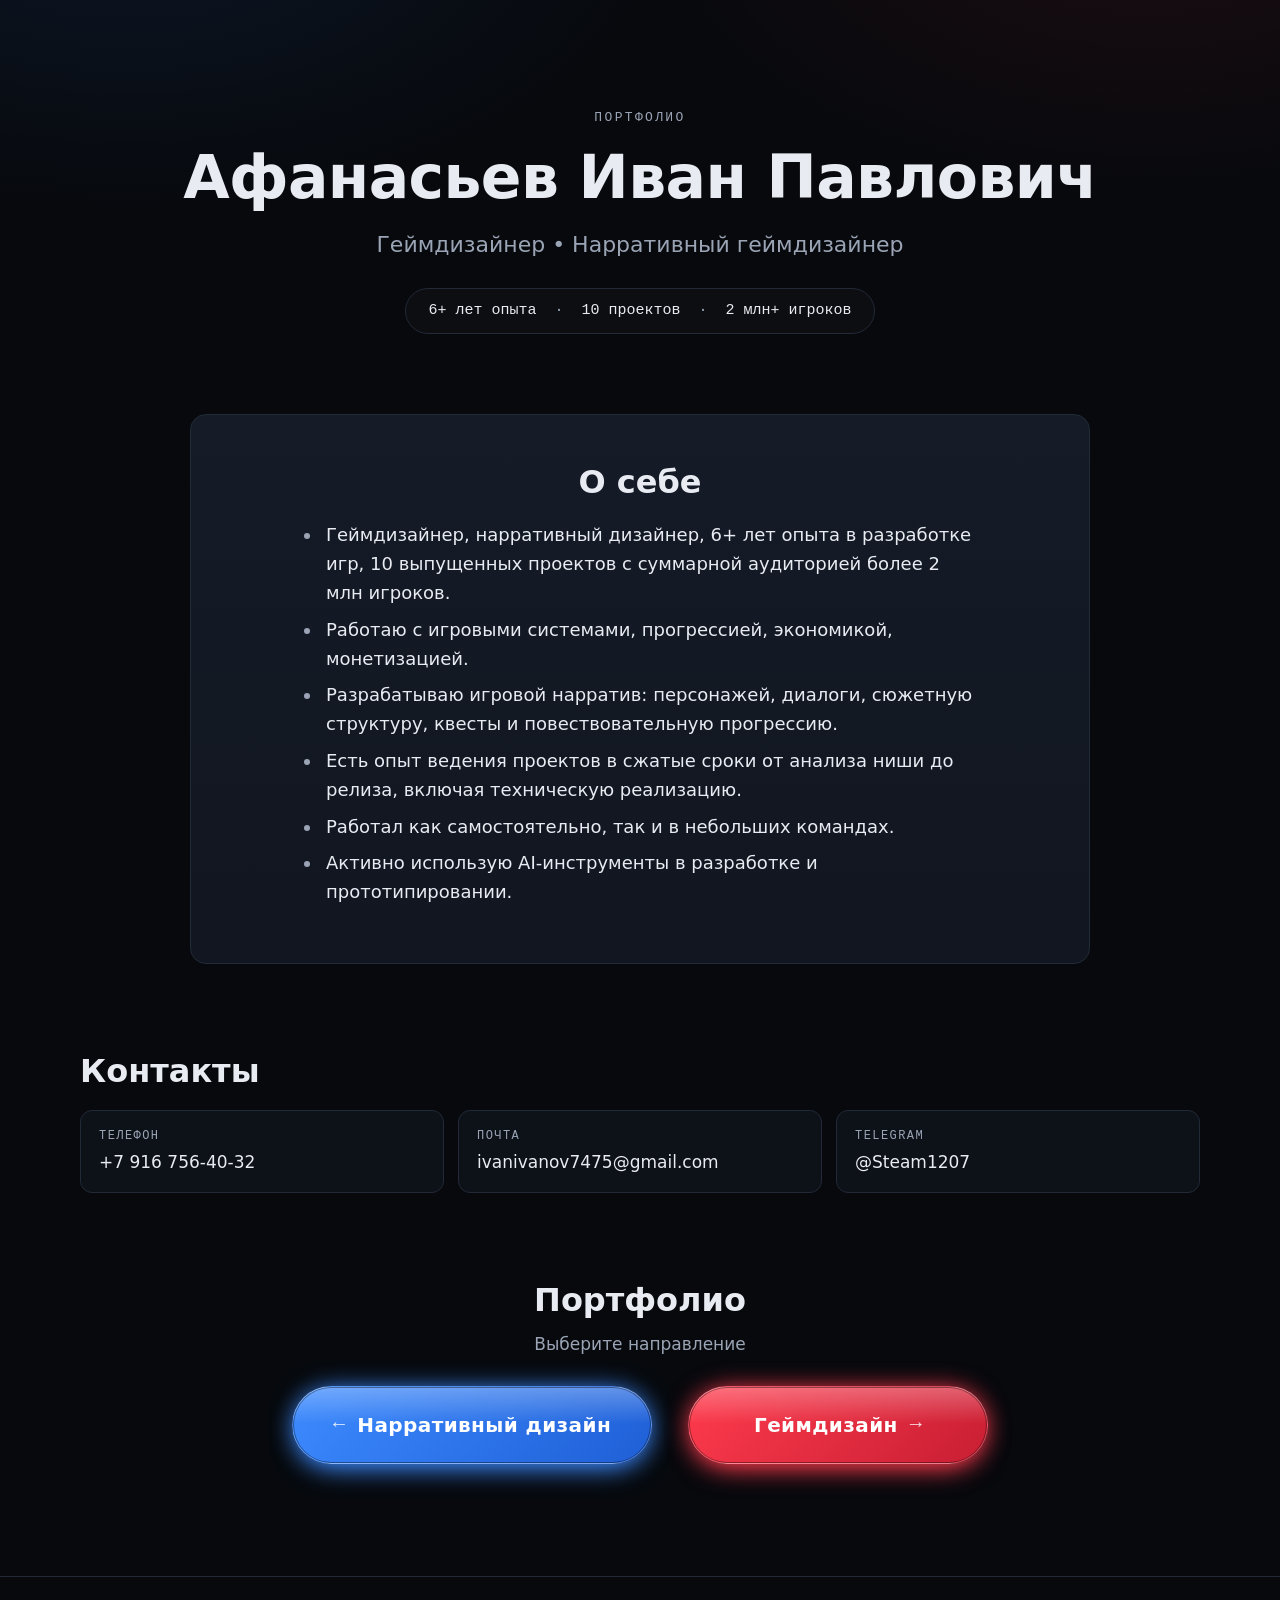
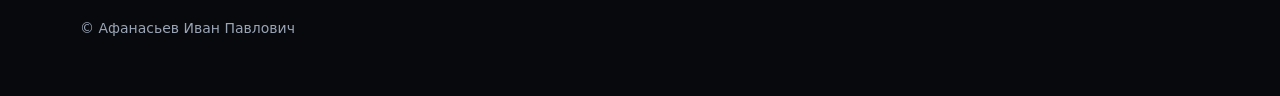
==== index.html @ 7bf0e784 "Add files via upload" ====
<!DOCTYPE html>
<html lang="ru">
<head>
  <meta charset="utf-8">
  <meta name="viewport" content="width=device-width, initial-scale=1">
  <meta name="robots" content="noindex, nofollow">
  <title>Афанасьев Иван Павлович — геймдизайнер, нарративный геймдизайнер</title>
  <meta name="description" content="Портфолио: геймдизайн и нарративный дизайн.">
  <link rel="icon" href="assets/favicon.svg" type="image/svg+xml">
  <link rel="stylesheet" href="styles.css">
</head>
<body>

  <header class="hero">
    <div class="wrap">
      <p class="eyebrow">Портфолио</p>
      <h1>Афанасьев Иван Павлович</h1>
      <p class="subtitle">Геймдизайнер • Нарративный геймдизайнер</p>
      <p class="stats">
        <span>6+ лет опыта</span><span class="dot">·</span>
        <span>10 проектов</span><span class="dot">·</span>
        <span>2 млн+ игроков</span>
      </p>
    </div>
  </header>

  <main>
    <section class="about" id="about">
      <div class="wrap">
        <div class="panel">
          <h2>О себе</h2>
          <!-- ТЕКСТ «О СЕБЕ» -->
          <ul class="about-list">
            <li>Геймдизайнер, нарративный дизайнер, 6+ лет опыта в разработке игр, 10 выпущенных проектов с суммарной аудиторией более 2 млн игроков.</li>
            <li>Работаю с игровыми системами, прогрессией, экономикой, монетизацией.</li>
            <li>Разрабатываю игровой нарратив: персонажей, диалоги, сюжетную структуру, квесты и повествовательную прогрессию.</li>
            <li>Есть опыт ведения проектов в сжатые сроки от анализа ниши до релиза, включая техническую реализацию.</li>
            <li>Работал как самостоятельно, так и в небольших командах.</li>
            <li>Активно использую AI-инструменты в разработке и прототипировании.</li>
          </ul>
        </div>
      </div>
    </section>

    <section id="contacts">
      <div class="wrap">
        <h2>Контакты</h2>
        <ul class="contacts">
          <!-- Клик по контакту копирует значение из data-copy в буфер обмена (см. script.js) -->
          <li><button class="contact" type="button" data-copy="+7 916 756-40-32"><span class="label">Телефон</span><span class="value">+7 916 756-40-32</span><span class="corner hint" aria-hidden="true">Скопировать</span><span class="corner copied" aria-hidden="true">Скопировано</span></button></li>
          <li><button class="contact" type="button" data-copy="ivanivanov7475@gmail.com"><span class="label">Почта</span><span class="value">ivanivanov7475@gmail.com</span><span class="corner hint" aria-hidden="true">Скопировать</span><span class="corner copied" aria-hidden="true">Скопировано</span></button></li>
          <li><button class="contact" type="button" data-copy="@Steam1207"><span class="label">Telegram</span><span class="value">@Steam1207</span><span class="corner hint" aria-hidden="true">Скопировать</span><span class="corner copied" aria-hidden="true">Скопировано</span></button></li>
        </ul>
      </div>
    </section>

    <section class="choice" id="choose">
      <div class="wrap">
        <h2>Портфолио</h2>
        <p class="hint">Выберите направление</p>
        <div class="pills">
          <a class="pill pill--blue" href="narrative.html"><span class="arrow">←</span> Нарративный дизайн</a>
          <a class="pill pill--red" href="gamedesign.html">Геймдизайн <span class="arrow">→</span></a>
        </div>
      </div>
    </section>
  </main>

  <footer class="foot">
    <div class="wrap">
      <span>© Афанасьев Иван Павлович</span>
    </div>
  </footer>

  <div class="toast" id="toast" role="status" aria-live="polite"></div>
  <script src="script.js"></script>
</body>
</html>
---- styles.css ----
/* ============================================================
   Портфолио Ивана Афанасьева — общие стили
   Цвета: --blue (нарративный дизайн), --red (геймдизайн)
   ============================================================ */

:root {
  --bg: #07090d;
  --bg-2: #0d1118;
  --card: #111620;
  --card-2: #151b27;
  --line: #222a38;
  --text: #e8ebf1;
  --muted: #9aa4b5;
  --blue: #3d8bff;
  --blue-2: #1f5fd6;
  --red: #ff3b4d;
  --red-2: #c81e33;
  --accent: #c9d1de;
  --accent-2: #8b95a7;
  --radius: 16px;
  --font: "Inter", "Segoe UI", system-ui, -apple-system, Roboto, "Helvetica Neue", Arial, sans-serif;
  --mono: "JetBrains Mono", Consolas, "Cascadia Mono", "SFMono-Regular", Menlo, monospace;
}

.theme-blue { --accent: var(--blue); --accent-2: var(--blue-2); }
.theme-red  { --accent: var(--red);  --accent-2: var(--red-2); }

*, *::before, *::after { box-sizing: border-box; }

html { scroll-behavior: smooth; }

body {
  margin: 0;
  background:
    radial-gradient(900px 500px at 10% -10%, rgba(61, 139, 255, .10), transparent 60%),
    radial-gradient(900px 500px at 90% -10%, rgba(255, 59, 77, .08), transparent 60%),
    var(--bg);
  background-attachment: fixed;
  color: var(--text);
  font-family: var(--font);
  font-size: 17px;
  line-height: 1.6;
  -webkit-font-smoothing: antialiased;
}
.theme-blue { background: radial-gradient(1000px 520px at 50% -12%, rgba(61, 139, 255, .16), transparent 65%), var(--bg); background-attachment: fixed; }
.theme-red  { background: radial-gradient(1000px 520px at 50% -12%, rgba(255, 59, 77, .14), transparent 65%), var(--bg); background-attachment: fixed; }

a { color: var(--accent); text-underline-offset: 3px; }
a:hover { color: #fff; }
a:focus-visible, button:focus-visible, summary:focus-visible {
  outline: 2px solid var(--accent);
  outline-offset: 3px;
  border-radius: 8px;
}

.wrap { width: min(1120px, 100% - 40px); margin-inline: auto; }

.eyebrow {
  font-family: var(--mono);
  font-size: 13px;
  letter-spacing: .18em;
  text-transform: uppercase;
  color: var(--muted);
  margin: 0 0 12px;
}

h1, h2, h3 { line-height: 1.2; margin: 0; }
h2 { font-size: clamp(24px, 3.2vw, 32px); margin-bottom: 20px; }
h3 { font-size: 20px; }

section { padding: 44px 0; }

/* ---------- Главная ---------- */

.hero { padding: clamp(64px, 12vh, 120px) 0 36px; text-align: center; }
.hero h1 {
  font-size: clamp(32px, 6vw, 60px);
  letter-spacing: -.01em;
  font-weight: 800;
}
.hero .subtitle {
  margin: 14px 0 0;
  font-size: clamp(17px, 2.4vw, 22px);
  color: var(--muted);
}
.stats {
  display: inline-flex;
  flex-wrap: wrap;
  justify-content: center;
  gap: 8px 18px;
  margin: 26px 0 0;
  padding: 10px 22px;
  border: 1px solid var(--line);
  border-radius: 999px;
  background: rgba(255, 255, 255, .02);
  font-family: var(--mono);
  font-size: 15px;
  color: var(--text);
}
.stats .dot { color: var(--muted); }

.panel {
  background: linear-gradient(180deg, var(--card-2), var(--card));
  border: 1px solid var(--line);
  border-radius: var(--radius);
  padding: clamp(22px, 4vw, 36px);
}
.about .panel { max-width: 900px; margin-inline: auto; padding: clamp(24px, 5vw, 48px) clamp(20px, 5vw, 56px); }
.about h2 { text-align: center; }
.about-list { max-width: 680px; margin: 0 auto; padding: 0 0 0 22px; font-size: 18px; line-height: 1.6; text-align: left; }
.about-list li { margin: 8px 0; padding-left: 4px; }
.about-list li::marker { color: var(--muted); }

.contacts { display: grid; grid-template-columns: repeat(3, 1fr); gap: 14px; margin: 0; padding: 0; list-style: none; }
.contact {
  position: relative;
  width: 100%;
  display: flex; flex-direction: column; gap: 2px;
  padding: 16px 18px;
  font: inherit; text-align: left; cursor: pointer;
  border: 1px solid var(--line);
  border-radius: 12px;
  background: var(--bg-2);
  text-decoration: none;
  color: var(--text);
  transition: border-color .2s, transform .2s;
}
.contact:hover { border-color: #3a4558; transform: translateY(-1px); color: #fff; }
.contact .label { font-family: var(--mono); font-size: 12px; letter-spacing: .12em; text-transform: uppercase; color: var(--muted); }
.contact .value { font-size: 17px; word-break: break-word; }
.contact .corner {
  position: absolute; top: 12px; right: 14px;
  font-family: var(--mono); font-size: 11px; letter-spacing: .08em; text-transform: uppercase;
  opacity: 0; transform: translateY(-3px); transition: opacity .2s, transform .2s;
  pointer-events: none;
}
.contact .hint { color: var(--muted); }
.contact .copied { color: #7ee2a8; }
.contact:focus-visible .hint { opacity: 1; transform: none; }
@media (hover: hover) {
  .contact:hover .hint { opacity: 1; transform: none; }
}
.contact.is-copied { border-color: #2f7d55; }
.contact.is-copied .hint { opacity: 0; }
.contact.is-copied .copied { opacity: 1; transform: none; }
.contact:focus-visible { outline: 2px solid #9aa4b5; outline-offset: 3px; }

.toast {
  position: fixed; left: 50%; bottom: 28px; z-index: 50;
  transform: translate(-50%, 12px);
  max-width: calc(100% - 32px);
  padding: 10px 18px;
  border-radius: 999px;
  border: 1px solid #2f7d55;
  background: rgba(13, 24, 19, .95);
  color: #d9f7e6; font-size: 15px;
  box-shadow: 0 10px 30px -10px rgba(0, 0, 0, .8);
  opacity: 0; pointer-events: none;
  transition: opacity .2s, transform .2s;
}
.toast.is-visible { opacity: 1; transform: translate(-50%, 0); }

/* ---------- Таблетки (Matrix: синяя / красная) ---------- */

.choice { text-align: center; padding-bottom: 88px; }
.choice .hint { color: var(--muted); margin: -8px 0 28px; }
.pills { display: flex; flex-wrap: wrap; justify-content: center; gap: 22px 36px; }

.pill {
  --c: var(--blue); --c2: var(--blue-2);
  position: relative;
  display: inline-flex; align-items: center; justify-content: center; gap: 12px;
  min-width: 300px;
  padding: 22px 40px;
  border-radius: 999px;
  font-size: 20px; font-weight: 700; letter-spacing: .02em;
  color: #fff; text-decoration: none;
  background:
    linear-gradient(180deg, rgba(255, 255, 255, .28), rgba(255, 255, 255, 0) 48%),
    linear-gradient(135deg, var(--c), var(--c2));
  border: 1px solid rgba(255, 255, 255, .18);
  box-shadow:
    0 0 0 1px rgba(0, 0, 0, .4) inset,
    0 10px 30px -10px var(--c),
    0 0 26px -4px var(--c);
  transition: transform .2s, box-shadow .2s;
}
.pill:hover {
  color: #fff;
  transform: translateY(-2px);
  box-shadow:
    0 0 0 1px rgba(0, 0, 0, .4) inset,
    0 14px 40px -10px var(--c),
    0 0 44px 0 var(--c);
}
.pill--red { --c: var(--red); --c2: var(--red-2); }
.pill .arrow { font-family: var(--mono); opacity: .85; }

/* ---------- Страницы разделов ---------- */

.topbar {
  position: sticky; top: 0; z-index: 10;
  background: rgba(7, 9, 13, .82);
  backdrop-filter: blur(10px);
  -webkit-backdrop-filter: blur(10px);
  border-bottom: 1px solid var(--line);
}
.topbar .wrap { display: flex; align-items: center; gap: 18px; min-height: 60px; flex-wrap: wrap; padding: 8px 0; }
.back { color: var(--text); text-decoration: none; font-weight: 600; white-space: nowrap; }
.back:hover { color: var(--accent); }
.topnav { display: flex; flex-wrap: wrap; gap: 4px 18px; margin-left: auto; }
.topnav a { color: var(--muted); text-decoration: none; font-size: 15px; }
.topnav a:hover { color: var(--accent); }

.page-head { padding: 56px 0 12px; }
.page-head .eyebrow { color: var(--accent); }
.page-head h1 { font-size: clamp(34px, 6vw, 56px); font-weight: 800; }
.page-head h1 .accent { color: var(--accent); text-shadow: 0 0 28px color-mix(in srgb, var(--accent) 45%, transparent); }
.page-head .name { margin: 10px 0 0; color: var(--muted); }
.cv-row { margin-top: 18px; }
.head-actions { display: flex; flex-wrap: wrap; gap: 12px; margin-top: 16px; }

.btn {
  display: inline-flex; align-items: center; gap: 8px;
  padding: 11px 20px;
  border-radius: 999px;
  border: 1px solid var(--accent);
  background: color-mix(in srgb, var(--accent) 14%, transparent);
  color: #fff; font-weight: 600; font-size: 15px; text-decoration: none;
  transition: background .2s, box-shadow .2s;
}
.btn:hover { background: color-mix(in srgb, var(--accent) 30%, transparent); box-shadow: 0 0 22px -6px var(--accent); color: #fff; }
.btn.is-disabled {
  border-style: dashed;
  border-color: #3a4558;
  background: transparent;
  color: var(--muted);
  cursor: not-allowed;
  pointer-events: none;
}
.badge {
  font-family: var(--mono); font-size: 11px; letter-spacing: .1em; text-transform: uppercase;
  padding: 2px 8px; border-radius: 999px; border: 1px solid #3a4558; color: var(--muted);
}

.projects { display: grid; grid-template-columns: repeat(2, 1fr); gap: 22px; }
.card {
  display: flex; flex-direction: column;
  background: linear-gradient(180deg, var(--card-2), var(--card));
  border: 1px solid var(--line);
  border-radius: var(--radius);
  overflow: hidden;
  transition: border-color .2s, box-shadow .2s;
}
.card:hover { border-color: color-mix(in srgb, var(--accent) 45%, var(--line)); box-shadow: 0 0 30px -14px var(--accent); }
.cover {
  position: relative;
  aspect-ratio: 16 / 9;
  background: #05070a;
  overflow: hidden;
}
.cover .bg { position: absolute; inset: -20px; width: calc(100% + 40px); height: calc(100% + 40px); object-fit: cover; filter: blur(22px) brightness(.45); }
.cover .fg { position: relative; width: 100%; height: 100%; object-fit: contain; display: block; }
.card-body { display: flex; flex-direction: column; gap: 12px; padding: 20px 22px 22px; flex: 1; }
.meta { display: flex; flex-direction: column; gap: 2px; margin: 0; font-size: 15px; color: var(--muted); }
.meta b { color: var(--text); font-weight: 600; }
.card ul { margin: 0; padding-left: 20px; }
.card li { margin: 4px 0; }
.card li::marker { color: var(--accent); }
.card-actions { display: flex; flex-wrap: wrap; gap: 10px; margin-top: auto; padding-top: 4px; }

.links { display: grid; grid-template-columns: repeat(auto-fill, minmax(280px, 1fr)); gap: 14px; }
.link-card {
  display: flex; align-items: center; justify-content: space-between; gap: 14px;
  padding: 18px 20px;
  border: 1px solid var(--line);
  border-left: 3px solid var(--accent);
  border-radius: 12px;
  background: var(--card);
  color: var(--text); text-decoration: none;
  transition: background .2s, border-color .2s;
}
.link-card:hover { background: var(--card-2); color: #fff; border-color: color-mix(in srgb, var(--accent) 50%, var(--line)); }
.link-card .kind { display: block; font-family: var(--mono); font-size: 12px; letter-spacing: .1em; text-transform: uppercase; color: var(--muted); margin-bottom: 2px; }
.link-card .go { color: var(--accent); font-family: var(--mono); flex: none; }

/* ---------- Тексты: сворачиваемые блоки ---------- */

.texts { display: grid; gap: 16px; }
details.text {
  border: 1px solid var(--line);
  border-radius: var(--radius);
  background: var(--card);
  overflow: hidden;
}
details.text > summary {
  list-style: none;
  cursor: pointer;
  display: flex; align-items: center; justify-content: space-between; gap: 16px; flex-wrap: wrap;
  padding: 20px 22px;
}
details.text > summary::-webkit-details-marker { display: none; }
details.text > summary h3 { font-size: 18px; }
details.text > summary .toggle {
  font-size: 14px; font-weight: 600; color: var(--accent);
  padding: 6px 14px; border: 1px solid color-mix(in srgb, var(--accent) 50%, transparent); border-radius: 999px;
  white-space: nowrap;
}
details.text > summary .toggle::after { content: "Читать полностью ▾"; }
details.text[open] > summary .toggle::after { content: "Свернуть ▴"; }
details.text[open] > summary { border-bottom: 1px solid var(--line); }
.text-body { padding: 8px 22px 24px; }
.text-body h4 { margin: 22px 0 10px; font-size: 15px; font-family: var(--mono); letter-spacing: .08em; text-transform: uppercase; color: var(--muted); }

.scene { padding: 14px 0; border-bottom: 1px dashed var(--line); }
.scene:last-child { border-bottom: 0; }
.scene-title { font-weight: 700; color: var(--accent); }
.scene-desc { font-style: italic; color: var(--muted); margin: 2px 0 8px; }
.scene p { margin: 4px 0; }

table.t { width: 100%; border-collapse: collapse; font-size: 16px; }
table.t th, table.t td { text-align: left; vertical-align: top; padding: 10px 12px; border-bottom: 1px solid var(--line); }
table.t th { font-family: var(--mono); font-size: 12px; letter-spacing: .1em; text-transform: uppercase; color: var(--muted); font-weight: 500; }
table.t td:first-child { font-weight: 600; white-space: nowrap; color: var(--text); width: 1%; }
table.t.items td:first-child { white-space: normal; width: 28%; }
table.t tr:last-child td { border-bottom: 0; }

.foot { padding: 40px 0 56px; color: var(--muted); font-size: 14px; border-top: 1px solid var(--line); margin-top: 24px; }
.foot .wrap { display: flex; flex-wrap: wrap; justify-content: space-between; gap: 12px; }
.foot a { color: var(--muted); }

/* ---------- Адаптив ---------- */

@media (max-width: 860px) {
  .projects { grid-template-columns: 1fr; }
  .contacts { grid-template-columns: 1fr; }
}
@media (max-width: 560px) {
  body { font-size: 16px; }
  .wrap { width: calc(100% - 28px); }
  section { padding: 32px 0; }
  .pill { min-width: 0; width: 100%; padding: 20px 24px; font-size: 18px; }
  .stats { gap: 6px 8px; padding: 9px 16px; font-family: var(--font); font-size: 14px; white-space: nowrap; }
  .topnav { display: none; }
  .topbar .wrap { justify-content: space-between; }
  .card-body, .text-body { padding-left: 16px; padding-right: 16px; }
  details.text > summary { padding: 16px; }
  table.t.items thead { display: none; }
  table.t.items, table.t.items tbody, table.t.items tr, table.t.items td { display: block; width: 100%; }
  table.t.items tr { padding: 10px 0; border-bottom: 1px solid var(--line); }
  table.t.items td, table.t.items td:first-child { border: 0; padding: 2px 0; width: 100%; }
  table.t td:first-child { white-space: normal; }
}

@media (max-width: 380px) {
  .stats { gap: 4px 14px; }
  .stats .dot { display: none; }
}

@media (prefers-reduced-motion: reduce) {
  html { scroll-behavior: auto; }
  * { transition: none !important; }
}
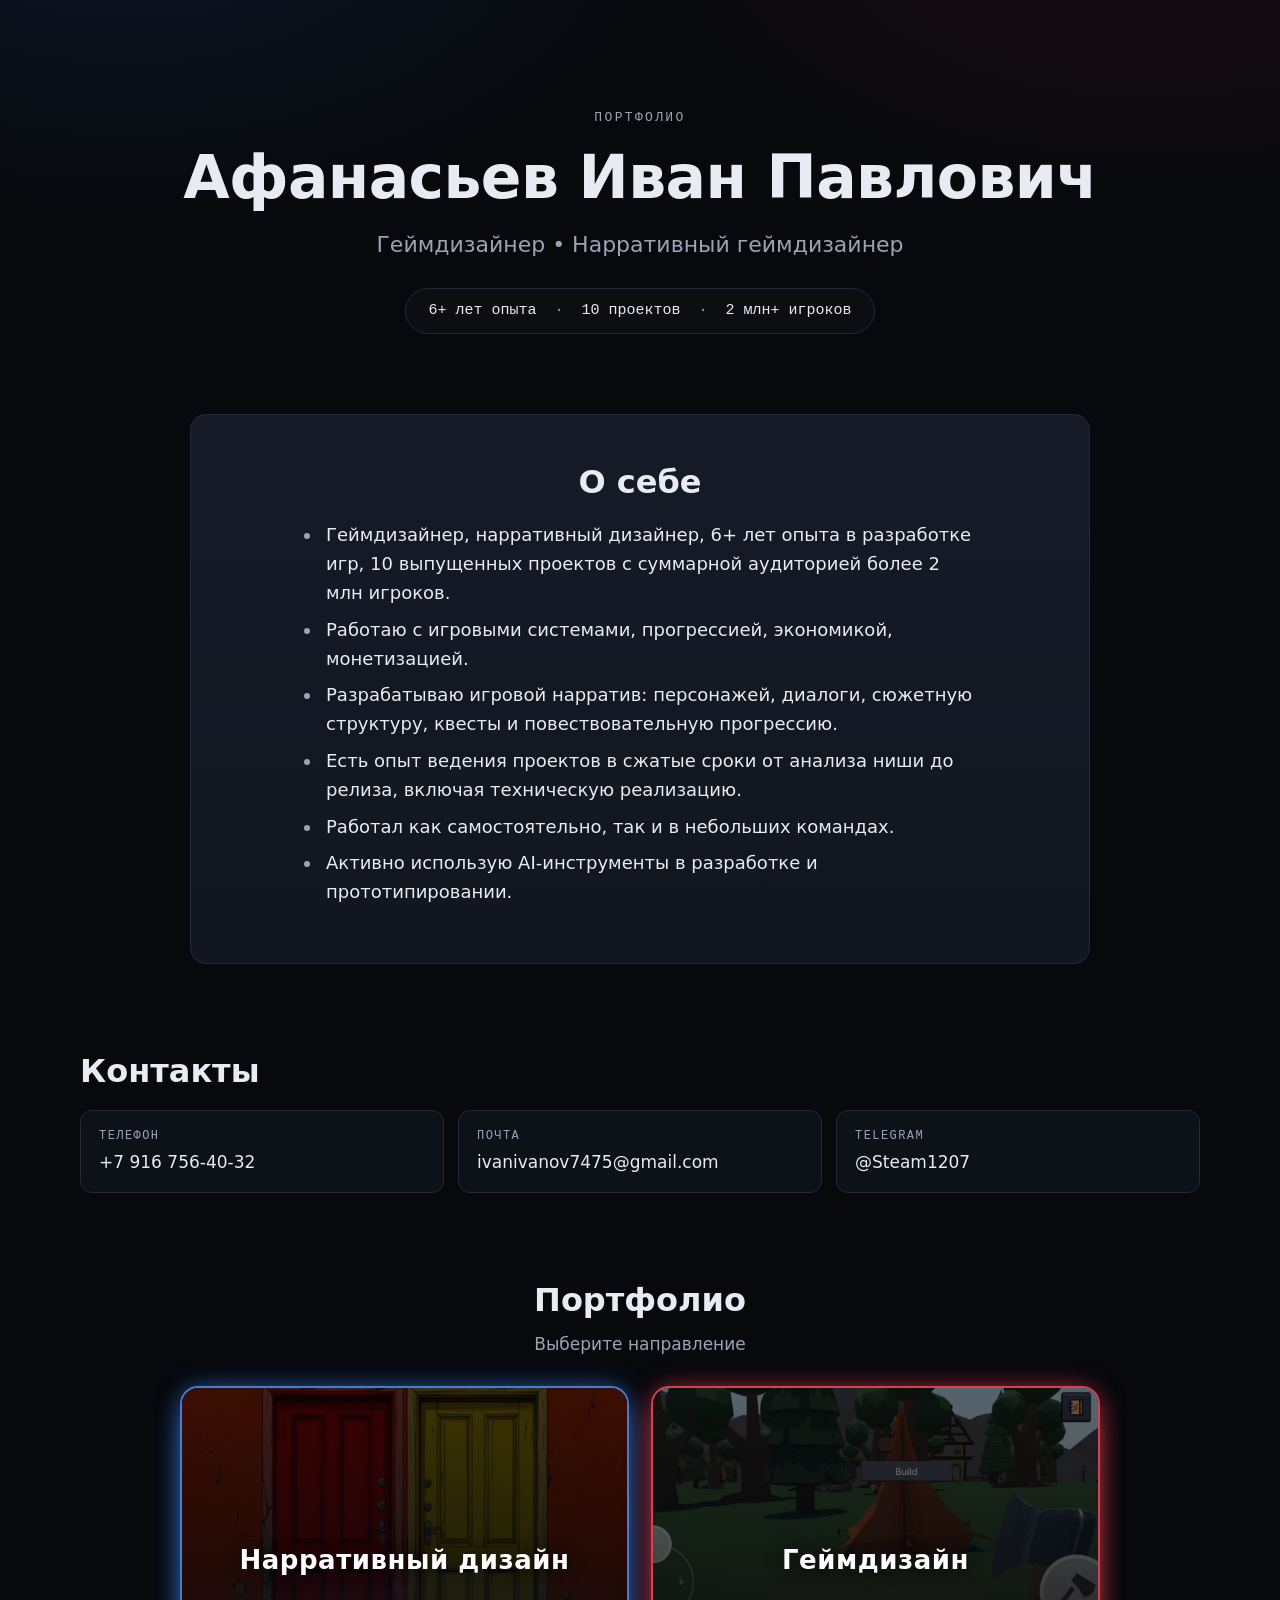
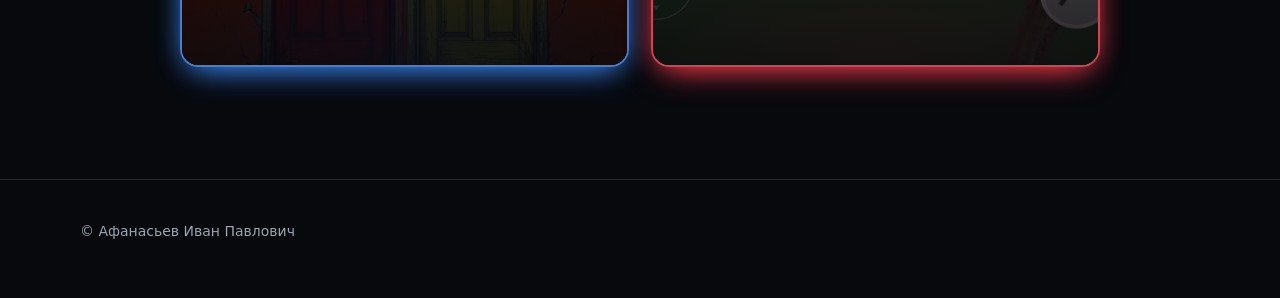
==== commit ccd27541: "Add files via upload" ====
--- a/index.html
+++ b/index.html
@@ -59,8 +59,22 @@
         <h2>Портфолио</h2>
         <p class="hint">Выберите направление</p>
         <div class="pills">
-          <a class="pill pill--blue" href="narrative.html"><span class="arrow">←</span> Нарративный дизайн</a>
-          <a class="pill pill--red" href="gamedesign.html">Геймдизайн <span class="arrow">→</span></a>
+          <a class="pill-card pill-card--blue" href="narrative.html">
+            <img class="pill-card__bg" src="assets/pill-narrative.jpg" alt="" decoding="async">
+            <span class="pill-card__shade" aria-hidden="true"></span>
+            <span class="pill-card__content">
+              <span class="pill-card__label">Нарративный дизайн</span>
+              <span class="pill-card__arrow" aria-hidden="true">←</span>
+            </span>
+          </a>
+          <a class="pill-card pill-card--red" href="gamedesign.html">
+            <img class="pill-card__bg" src="assets/pill-gamedesign.jpg" alt="" decoding="async">
+            <span class="pill-card__shade" aria-hidden="true"></span>
+            <span class="pill-card__content">
+              <span class="pill-card__label">Геймдизайн</span>
+              <span class="pill-card__arrow" aria-hidden="true">→</span>
+            </span>
+          </a>
         </div>
       </div>
     </section>
--- a/styles.css
+++ b/styles.css
@@ -160,41 +160,110 @@
 }
 .toast.is-visible { opacity: 1; transform: translate(-50%, 0); }
 
-/* ---------- Таблетки (Matrix: синяя / красная) ---------- */
+/* ---------- Карточки-кнопки (Matrix: синяя / красная) ---------- */
 
 .choice { text-align: center; padding-bottom: 88px; }
 .choice .hint { color: var(--muted); margin: -8px 0 28px; }
-.pills { display: flex; flex-wrap: wrap; justify-content: center; gap: 22px 36px; }
-
-.pill {
-  --c: var(--blue); --c2: var(--blue-2);
+.pills {
+  display: grid;
+  grid-template-columns: repeat(2, minmax(0, 1fr));
+  gap: 22px;
+  max-width: 920px;
+  margin-inline: auto;
+}
+
+.pill-card {
+  --c: var(--blue);
+  --c2: var(--blue-2);
   position: relative;
-  display: inline-flex; align-items: center; justify-content: center; gap: 12px;
-  min-width: 300px;
-  padding: 22px 40px;
-  border-radius: 999px;
-  font-size: 20px; font-weight: 700; letter-spacing: .02em;
-  color: #fff; text-decoration: none;
+  display: block;
+  aspect-ratio: 16 / 10;
+  min-height: 180px;
+  overflow: hidden;
+  border-radius: 18px;
+  text-decoration: none;
+  color: #fff;
+  border: 2px solid color-mix(in srgb, var(--c) 70%, #fff 10%);
+  box-shadow:
+    0 0 0 1px rgba(0, 0, 0, .45) inset,
+    0 12px 34px -12px var(--c),
+    0 0 28px -6px color-mix(in srgb, var(--c) 70%, transparent);
+  transition: transform .25s ease, box-shadow .25s ease, border-color .25s ease;
+}
+.pill-card--red { --c: var(--red); --c2: var(--red-2); }
+.pill-card__bg {
+  position: absolute;
+  inset: 0;
+  width: 100%;
+  height: 100%;
+  object-fit: cover;
+  transform: scale(1.02);
+  transition: transform .35s ease;
+}
+.pill-card__shade {
+  position: absolute;
+  inset: 0;
   background:
-    linear-gradient(180deg, rgba(255, 255, 255, .28), rgba(255, 255, 255, 0) 48%),
-    linear-gradient(135deg, var(--c), var(--c2));
-  border: 1px solid rgba(255, 255, 255, .18);
+    linear-gradient(180deg, rgba(4, 6, 10, .28) 0%, rgba(4, 6, 10, .55) 55%, rgba(4, 6, 10, .78) 100%),
+    radial-gradient(120% 80% at 50% 100%, color-mix(in srgb, var(--c) 22%, transparent), transparent 55%);
+  pointer-events: none;
+}
+.pill-card__content {
+  position: absolute;
+  left: 0;
+  right: 0;
+  bottom: 20%;
+  display: flex;
+  flex-direction: column;
+  align-items: center;
+  justify-content: flex-end;
+  gap: 2px;
+  padding: 0 18px;
+  z-index: 1;
+  transition: bottom .28s ease;
+}
+.pill-card__label {
+  font-size: clamp(20px, 2.4vw, 26px);
+  font-weight: 800;
+  letter-spacing: .02em;
+  text-align: center;
+  text-shadow: 0 2px 16px rgba(0, 0, 0, .75);
+}
+.pill-card__arrow {
+  font-family: var(--mono);
+  font-size: 22px;
+  line-height: 1;
+  margin-top: 4px;
+  color: #fff;
+  opacity: 0;
+  transform: scaleX(2) translateY(6px);
+  transform-origin: center;
+  text-shadow: 0 0 18px var(--c), 0 2px 10px rgba(0, 0, 0, .8);
+  transition: opacity .28s ease, transform .28s ease;
+}
+.pill-card:hover,
+.pill-card:focus-visible {
+  color: #fff;
+  transform: translateY(-3px);
+  border-color: color-mix(in srgb, var(--c) 90%, #fff 20%);
   box-shadow:
-    0 0 0 1px rgba(0, 0, 0, .4) inset,
-    0 10px 30px -10px var(--c),
-    0 0 26px -4px var(--c);
-  transition: transform .2s, box-shadow .2s;
-}
-.pill:hover {
-  color: #fff;
-  transform: translateY(-2px);
-  box-shadow:
-    0 0 0 1px rgba(0, 0, 0, .4) inset,
-    0 14px 40px -10px var(--c),
-    0 0 44px 0 var(--c);
-}
-.pill--red { --c: var(--red); --c2: var(--red-2); }
-.pill .arrow { font-family: var(--mono); opacity: .85; }
+    0 0 0 1px rgba(0, 0, 0, .45) inset,
+    0 16px 44px -12px var(--c),
+    0 0 48px -2px color-mix(in srgb, var(--c) 75%, transparent);
+}
+.pill-card:hover .pill-card__bg,
+.pill-card:focus-visible .pill-card__bg { transform: scale(1.06); }
+.pill-card:hover .pill-card__content,
+.pill-card:focus-visible .pill-card__content { bottom: 35%; }
+.pill-card:hover .pill-card__arrow,
+.pill-card:focus-visible .pill-card__arrow {
+  opacity: .95;
+  transform: scaleX(2) translateY(0);
+}
+.pill-card:focus-visible {
+  outline: 2px solid var(--c);
+  outline-offset: 4px;
+}
 
 /* ---------- Страницы разделов ---------- */
 
@@ -335,11 +404,16 @@
   .projects { grid-template-columns: 1fr; }
   .contacts { grid-template-columns: 1fr; }
 }
+@media (max-width: 720px) {
+  .pills { grid-template-columns: 1fr; gap: 16px; max-width: 480px; }
+  .pill-card { aspect-ratio: 16 / 9; min-height: 160px; }
+}
+
 @media (max-width: 560px) {
   body { font-size: 16px; }
   .wrap { width: calc(100% - 28px); }
   section { padding: 32px 0; }
-  .pill { min-width: 0; width: 100%; padding: 20px 24px; font-size: 18px; }
+  .pill-card__label { font-size: 20px; }
   .stats { gap: 6px 8px; padding: 9px 16px; font-family: var(--font); font-size: 14px; white-space: nowrap; }
   .topnav { display: none; }
   .topbar .wrap { justify-content: space-between; }
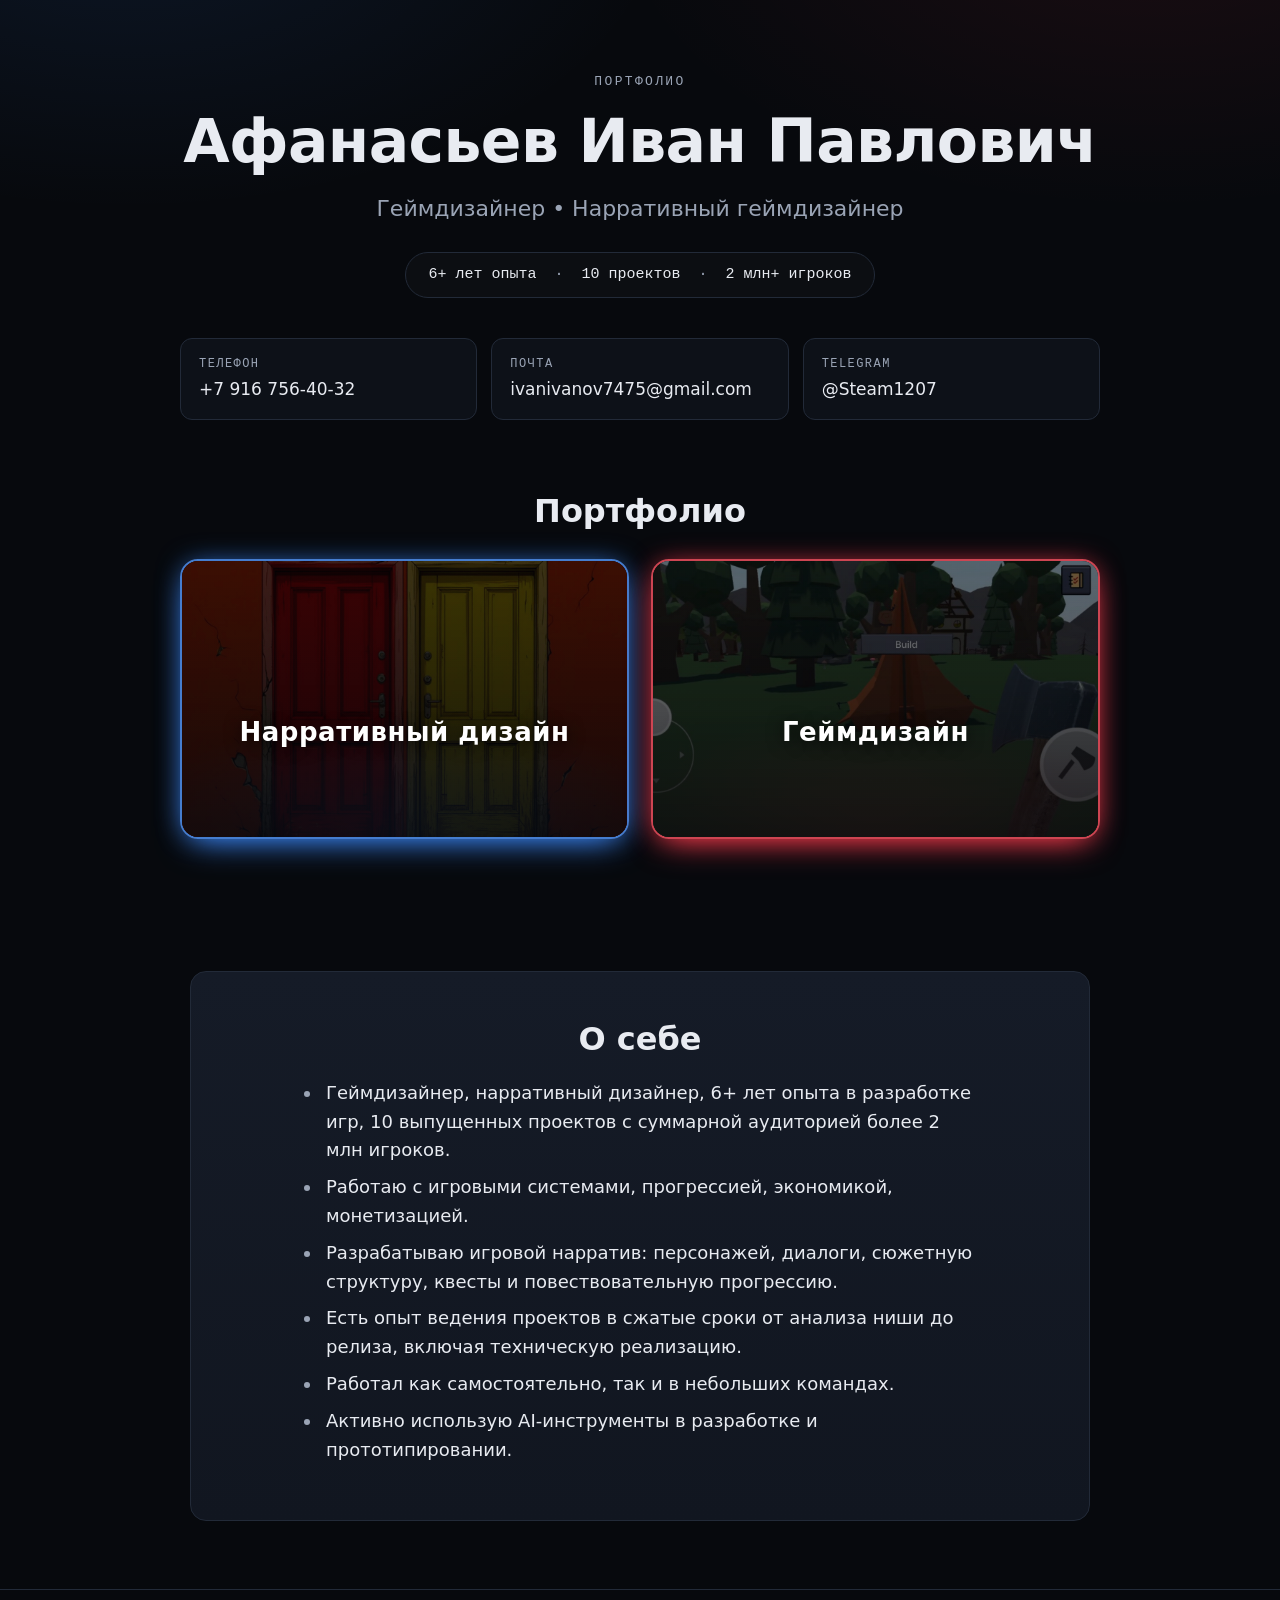
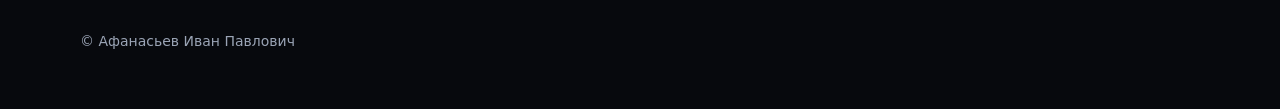
==== commit a510760d: "Add files via upload" ====
--- a/index.html
+++ b/index.html
@@ -6,8 +6,8 @@
   <meta name="robots" content="noindex, nofollow">
   <title>Афанасьев Иван Павлович — геймдизайнер, нарративный геймдизайнер</title>
   <meta name="description" content="Портфолио: геймдизайн и нарративный дизайн.">
-  <link rel="icon" href="assets/favicon.svg" type="image/svg+xml">
-  <link rel="stylesheet" href="styles.css">
+  <link rel="icon" href="./assets/favicon.svg" type="image/svg+xml">
+  <link rel="stylesheet" href="./styles.css?v=20261010f">
 </head>
 <body>
 
@@ -21,43 +21,18 @@
         <span>10 проектов</span><span class="dot">·</span>
         <span>2 млн+ игроков</span>
       </p>
+      <ul class="contacts contacts--hero" id="contacts">
+        <li><button class="contact" type="button" data-copy="+7 916 756-40-32"><span class="label">Телефон</span><span class="value">+7 916 756-40-32</span><span class="corner hint" aria-hidden="true">Скопировать</span><span class="corner copied" aria-hidden="true">Скопировано</span></button></li>
+        <li><button class="contact" type="button" data-copy="ivanivanov7475@gmail.com"><span class="label">Почта</span><span class="value">ivanivanov7475@gmail.com</span><span class="corner hint" aria-hidden="true">Скопировать</span><span class="corner copied" aria-hidden="true">Скопировано</span></button></li>
+        <li><button class="contact" type="button" data-copy="@Steam1207"><span class="label">Telegram</span><span class="value">@Steam1207</span><span class="corner hint" aria-hidden="true">Скопировать</span><span class="corner copied" aria-hidden="true">Скопировано</span></button></li>
+      </ul>
     </div>
   </header>
 
   <main>
-    <section class="about" id="about">
-      <div class="wrap">
-        <div class="panel">
-          <h2>О себе</h2>
-          <!-- ТЕКСТ «О СЕБЕ» -->
-          <ul class="about-list">
-            <li>Геймдизайнер, нарративный дизайнер, 6+ лет опыта в разработке игр, 10 выпущенных проектов с суммарной аудиторией более 2 млн игроков.</li>
-            <li>Работаю с игровыми системами, прогрессией, экономикой, монетизацией.</li>
-            <li>Разрабатываю игровой нарратив: персонажей, диалоги, сюжетную структуру, квесты и повествовательную прогрессию.</li>
-            <li>Есть опыт ведения проектов в сжатые сроки от анализа ниши до релиза, включая техническую реализацию.</li>
-            <li>Работал как самостоятельно, так и в небольших командах.</li>
-            <li>Активно использую AI-инструменты в разработке и прототипировании.</li>
-          </ul>
-        </div>
-      </div>
-    </section>
-
-    <section id="contacts">
-      <div class="wrap">
-        <h2>Контакты</h2>
-        <ul class="contacts">
-          <!-- Клик по контакту копирует значение из data-copy в буфер обмена (см. script.js) -->
-          <li><button class="contact" type="button" data-copy="+7 916 756-40-32"><span class="label">Телефон</span><span class="value">+7 916 756-40-32</span><span class="corner hint" aria-hidden="true">Скопировать</span><span class="corner copied" aria-hidden="true">Скопировано</span></button></li>
-          <li><button class="contact" type="button" data-copy="ivanivanov7475@gmail.com"><span class="label">Почта</span><span class="value">ivanivanov7475@gmail.com</span><span class="corner hint" aria-hidden="true">Скопировать</span><span class="corner copied" aria-hidden="true">Скопировано</span></button></li>
-          <li><button class="contact" type="button" data-copy="@Steam1207"><span class="label">Telegram</span><span class="value">@Steam1207</span><span class="corner hint" aria-hidden="true">Скопировать</span><span class="corner copied" aria-hidden="true">Скопировано</span></button></li>
-        </ul>
-      </div>
-    </section>
-
     <section class="choice" id="choose">
       <div class="wrap">
         <h2>Портфолио</h2>
-        <p class="hint">Выберите направление</p>
         <div class="pills">
           <a class="pill-card pill-card--blue" href="narrative.html">
             <img class="pill-card__bg" src="assets/pill-narrative.jpg" alt="" decoding="async">
@@ -78,6 +53,22 @@
         </div>
       </div>
     </section>
+
+    <section class="about" id="about">
+      <div class="wrap">
+        <div class="panel">
+          <h2>О себе</h2>
+          <ul class="about-list">
+            <li>Геймдизайнер, нарративный дизайнер, 6+ лет опыта в разработке игр, 10 выпущенных проектов с суммарной аудиторией более 2 млн игроков.</li>
+            <li>Работаю с игровыми системами, прогрессией, экономикой, монетизацией.</li>
+            <li>Разрабатываю игровой нарратив: персонажей, диалоги, сюжетную структуру, квесты и повествовательную прогрессию.</li>
+            <li>Есть опыт ведения проектов в сжатые сроки от анализа ниши до релиза, включая техническую реализацию.</li>
+            <li>Работал как самостоятельно, так и в небольших командах.</li>
+            <li>Активно использую AI-инструменты в разработке и прототипировании.</li>
+          </ul>
+        </div>
+      </div>
+    </section>
   </main>
 
   <footer class="foot">
@@ -87,6 +78,6 @@
   </footer>
 
   <div class="toast" id="toast" role="status" aria-live="polite"></div>
-  <script src="script.js"></script>
+  <script src="./script.js?v=20261010f"></script>
 </body>
 </html>
--- a/styles.css
+++ b/styles.css
@@ -72,7 +72,24 @@
 
 /* ---------- Главная ---------- */
 
-.hero { padding: clamp(64px, 12vh, 120px) 0 36px; text-align: center; }
+.hero { padding: clamp(48px, 8vh, 88px) 0 28px; text-align: center; }
+.hero .wrap {
+  display: flex;
+  flex-direction: column;
+  align-items: center;
+}
+.contacts.contacts--hero {
+  display: grid;
+  grid-template-columns: repeat(3, minmax(0, 1fr));
+  gap: 14px;
+  width: min(920px, 100%);
+  margin: 0;
+  margin-top: 40px;
+  padding: 0;
+  list-style: none;
+  align-self: center;
+  box-sizing: border-box;
+}
 .hero h1 {
   font-size: clamp(32px, 6vw, 60px);
   letter-spacing: -.01em;
@@ -170,7 +187,7 @@
   gap: 22px;
   max-width: 920px;
   margin-inline: auto;
-}
+ margin-top: 28px; }
 
 .pill-card {
   --c: var(--blue);
@@ -402,7 +419,9 @@
 
 @media (max-width: 860px) {
   .projects { grid-template-columns: 1fr; }
-  .contacts { grid-template-columns: 1fr; }
+  .contacts,
+  .contacts.contacts--hero { grid-template-columns: 1fr; }
+  .contacts.contacts--hero { width: 100%; margin-top: 28px; }
 }
 @media (max-width: 720px) {
   .pills { grid-template-columns: 1fr; gap: 16px; max-width: 480px; }
